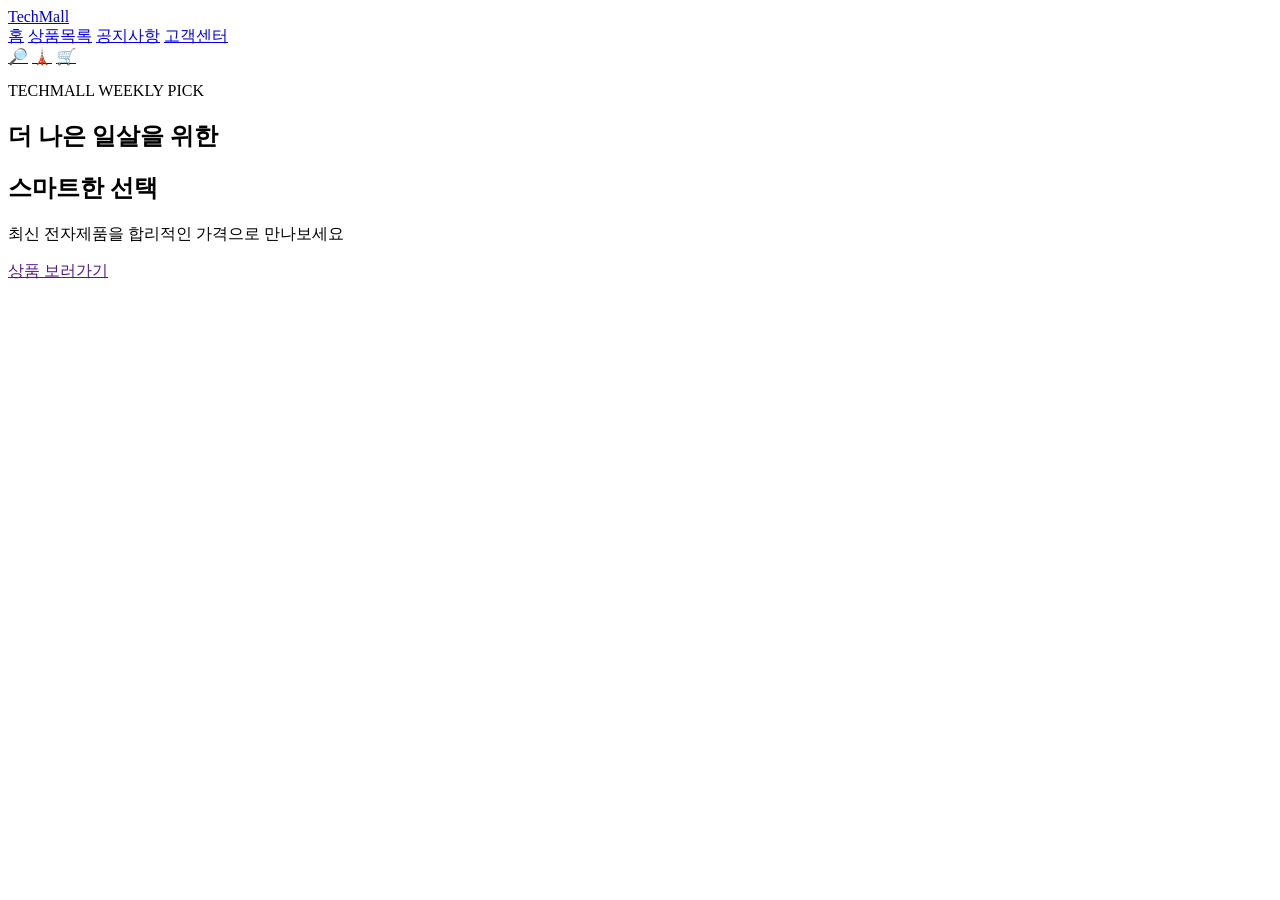
==== index.html @ 5c441c43 "웹페이지 시작" ====
<!DOCTYPE html>
<html lang="en">
<head>
    <meta charset="UTF-8">
    <meta name="viewport" content="width=device-width, initial-scale=1.0">
    <title>메인</title>
</head>
<body>
    <!--공통 상단 메뉴-->

    <header>
        <div>
            <a href="#">TechMall</a>
        </div>
    </header>
    
    <nav>
        <a href="#">홈</a>
        <a href="#">상품목록</a>
        <a href="#">공지사항</a>
        <a href="#">고객센터</a>
    </nav>
    <nav>
        <a href="#">🔎</a>
        <a href="#">🗼</a>
        <a href="#">🛒</a>
    </nav>
    <!--공통 상단 끝-->

    <main>

        <section class="">
            <p>TECHMALL WEEKLY PICK</p>
            <h1>더 나은 일살을 위한</h1>
            <h1>스마트한 선택</h1>
            <p>최신 전자제품을 합리적인 가격으로 만나보세요</p>
            <a href="" class="button">상품 보러가기</a>
    </section>

    </main>

</body>
</html>
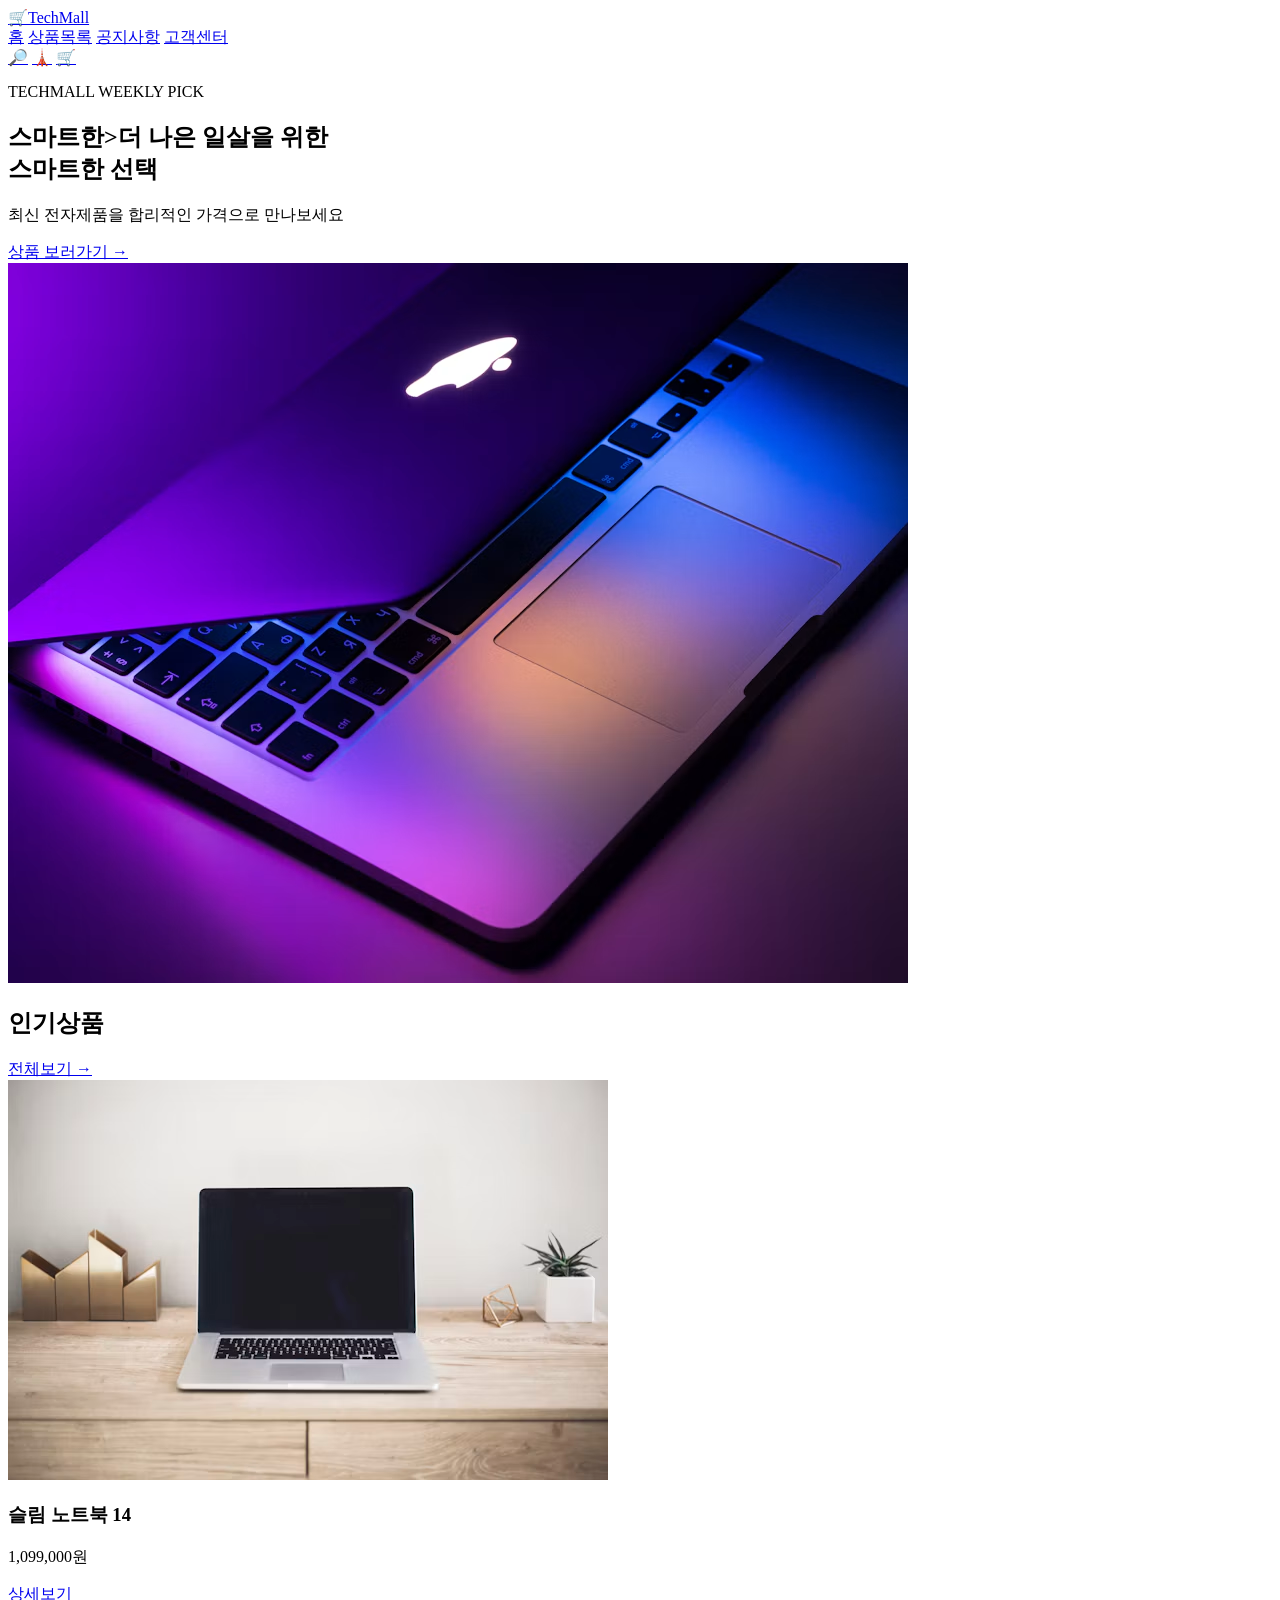
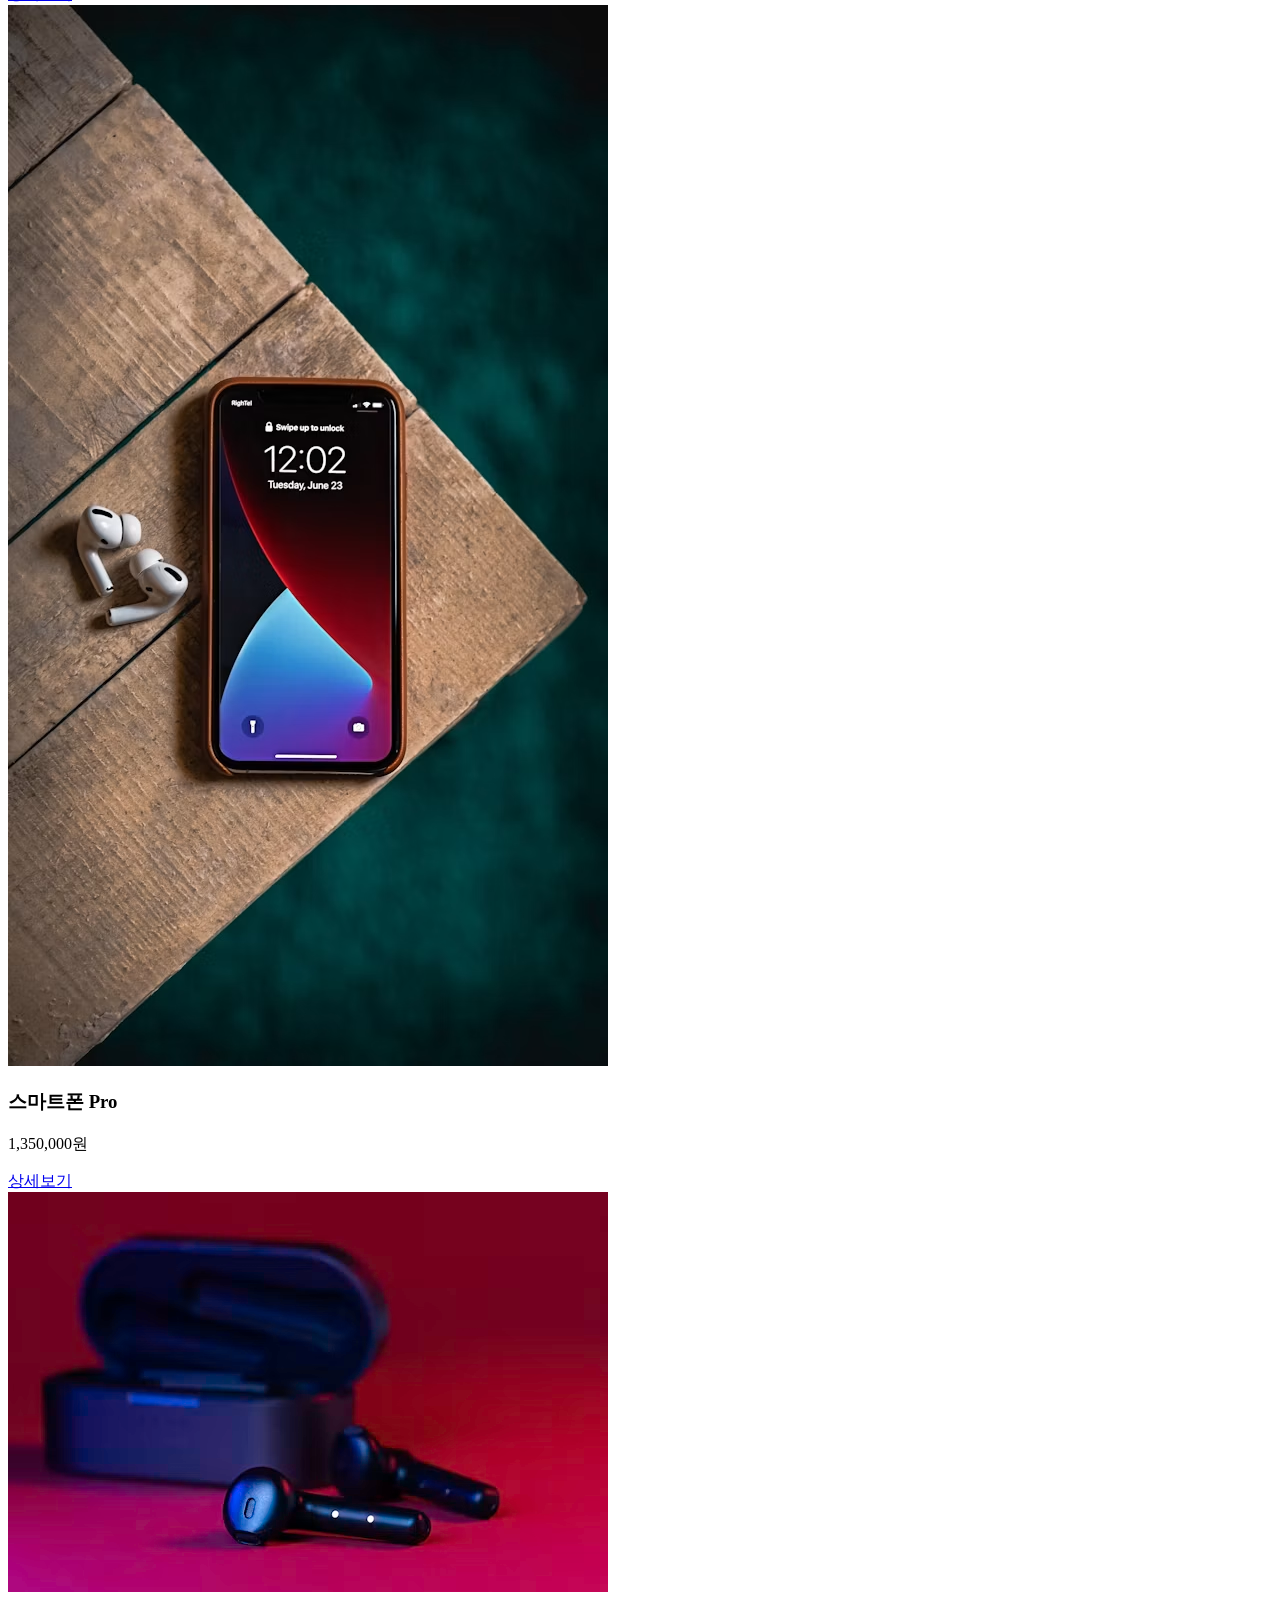
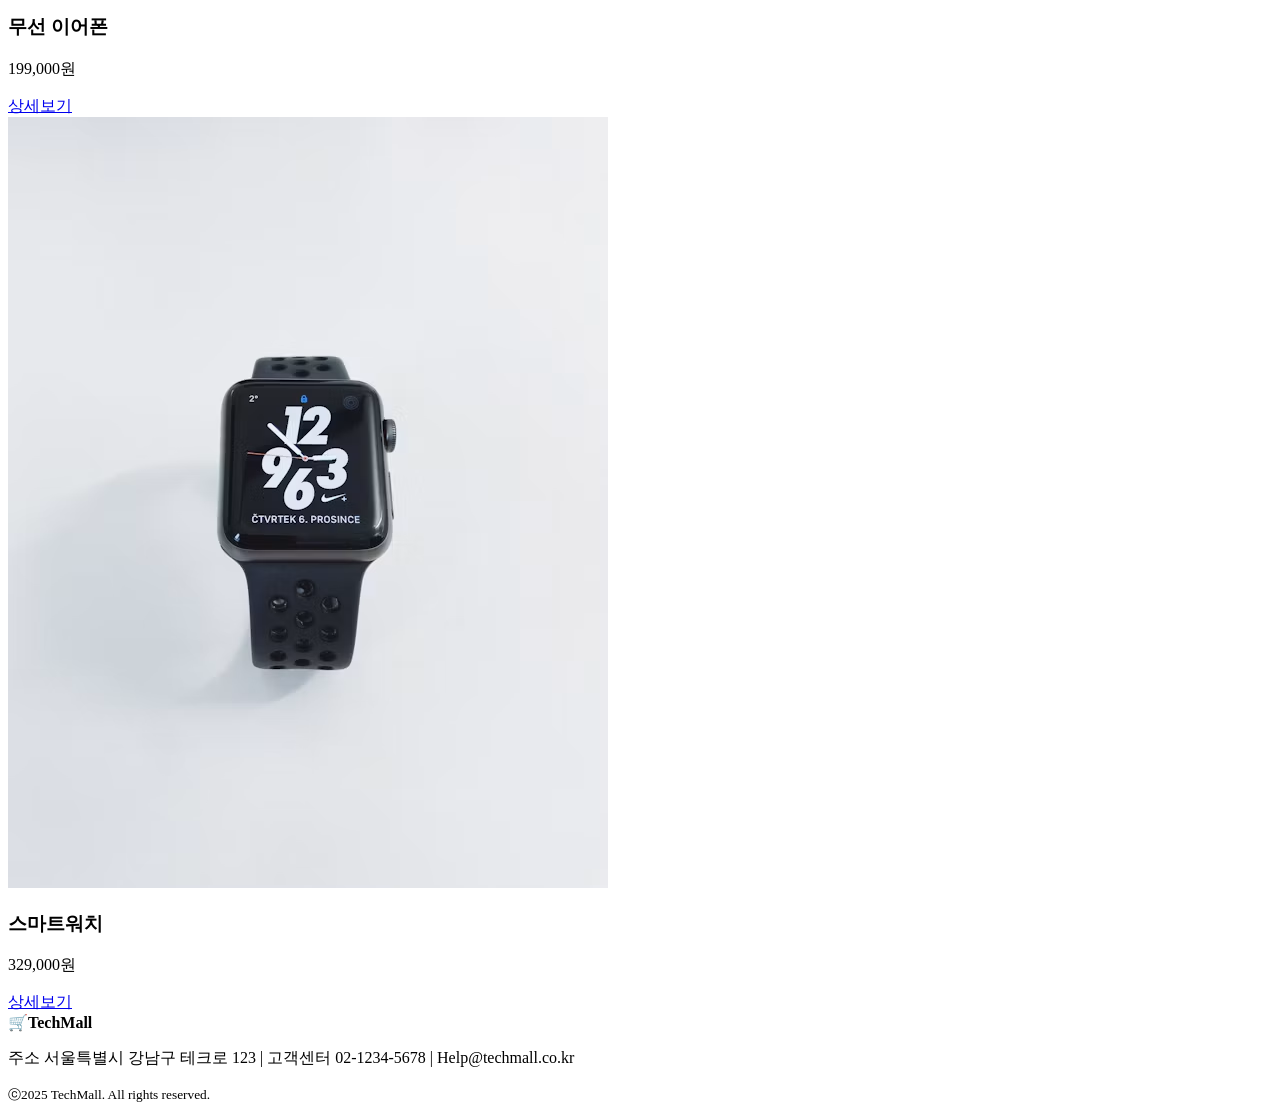
==== commit bf897ad8: "인기상품까지" ====
--- a/index.html
+++ b/index.html
@@ -3,41 +3,111 @@
 <head>
     <meta charset="UTF-8">
     <meta name="viewport" content="width=device-width, initial-scale=1.0">
-    <title>메인</title>
+    <link rel="stylesheet" href="css/style.css">
+    <title>TechMall | 전자제품 쇼핑몰</title>
 </head>
 <body>
     <!--공통 상단 메뉴-->
 
     <header>
-        <div>
-            <a href="#">TechMall</a>
+       
+        <div class="logo">
+            <a href="index.html">🛒TechMall</a>
         </div>
+        
+        <nav>
+            <a href="index.html">홈</a>
+            <a href="#">상품목록</a>
+            <a href="board.html">공지사항</a>
+            <a href="#">고객센터</a>
+        </nav>
+        
+        <div class="header-icons">
+            <nav>
+                <a href="#">🔎</a>
+                <a href="#">🗼</a>
+                <a href="#">🛒</a>
+            </nav>
+        </div>
+        
+
     </header>
-    
-    <nav>
-        <a href="#">홈</a>
-        <a href="#">상품목록</a>
-        <a href="#">공지사항</a>
-        <a href="#">고객센터</a>
-    </nav>
-    <nav>
-        <a href="#">🔎</a>
-        <a href="#">🗼</a>
-        <a href="#">🛒</a>
-    </nav>
     <!--공통 상단 끝-->
 
     <main>
 
-        <section class="">
-            <p>TECHMALL WEEKLY PICK</p>
-            <h1>더 나은 일살을 위한</h1>
-            <h1>스마트한 선택</h1>
-            <p>최신 전자제품을 합리적인 가격으로 만나보세요</p>
-            <a href="" class="button">상품 보러가기</a>
-    </section>
+        <section class="banner">
+            <div class="banner-text">
+                <p>TECHMALL WEEKLY PICK</p>
+                <h1>스마트한>더 나은 일살을 위한<br><span>스마트한 선택</span></h1>
+                <p>최신 전자제품을 합리적인 가격으로 만나보세요</p>
+                <a href="#" class="button">상품 보러가기 →</a>
+            </div>
+            
+            <img src="img/notebookimg.jpg" alt="노트북이미지">
+        </section>
+
+        <section class="content">
+            <div class="section-head">
+                
+                <h2>인기상품</h2>
+                <a href="#">전체보기 →</a>
+            </div>
+
+            <div class="product-list">
+                <article class="product-card">
+                    <img src="img/notebook.jpg" alt="노트북">
+                    <div class="product-info">
+                        <h3>슬림 노트북 14</h3>
+                        <p class="price">1,099,000원</p>
+                        <a href="#" class="button">상세보기</a>
+                    </div>
+                </article>
+
+                <article class="product-card">
+                   <img src="img/phone.jpg" alt="스마트폰">
+                   <div class="product-info">
+                        <h3>스마트폰 Pro</h3>
+                        <p class="price">1,350,000원</p>
+                        <a href="#" class="button">상세보기</a>
+                    </div>
+                </article>
+
+                <article class="product-card">
+                    <img src="img/earphone.jpg" alt="무선 이어폰">
+                    <div class="product-info">
+                        <h3>무선 이어폰</h3>
+                        <p class="price">199,000원</p>
+                        <a href="#" class="button">상세보기</a>
+                    </div>
+                </article>
+
+                <article class="product-card">
+                    <img src="img/watch.jpg" alt="스마트워치">
+                    <div class="product-info">
+                        <h3>스마트워치</h3>
+                        <p class="price">329,000원</p>
+                        <a href="#" class="button">상세보기</a>
+                    </div>
+                </article>
+
+            </div>
+            
+        </section>
+
+        <section>
+            
+        </section>
+        
 
     </main>
 
+
+    <footer>
+        <Strong>🛒TechMall</Strong>
+        <p>주소 서울특별시 강남구 테크로 123 | 고객센터 02-1234-5678 | Help@techmall.co.kr</p>
+        <small>ⓒ2025 TechMall. All rights reserved.</small>
+    
+    </footer>
 </body>
 </html>
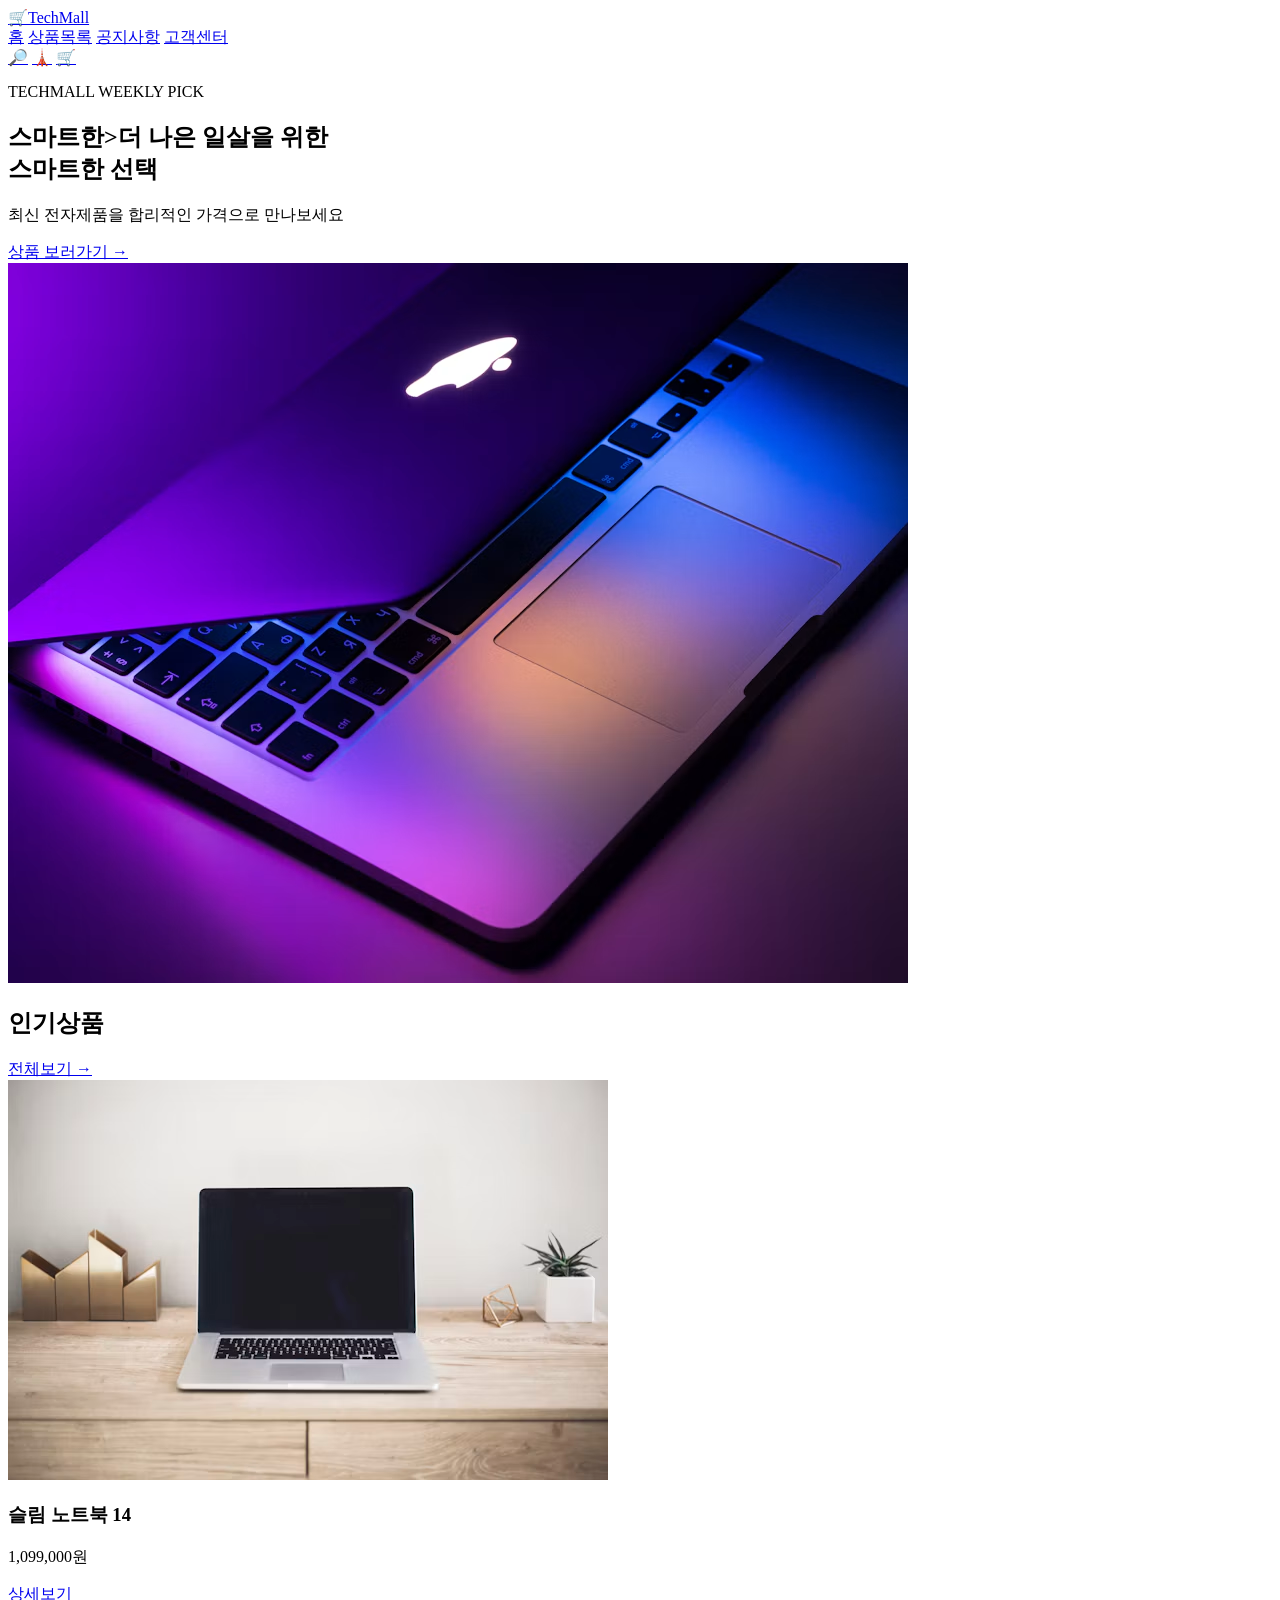
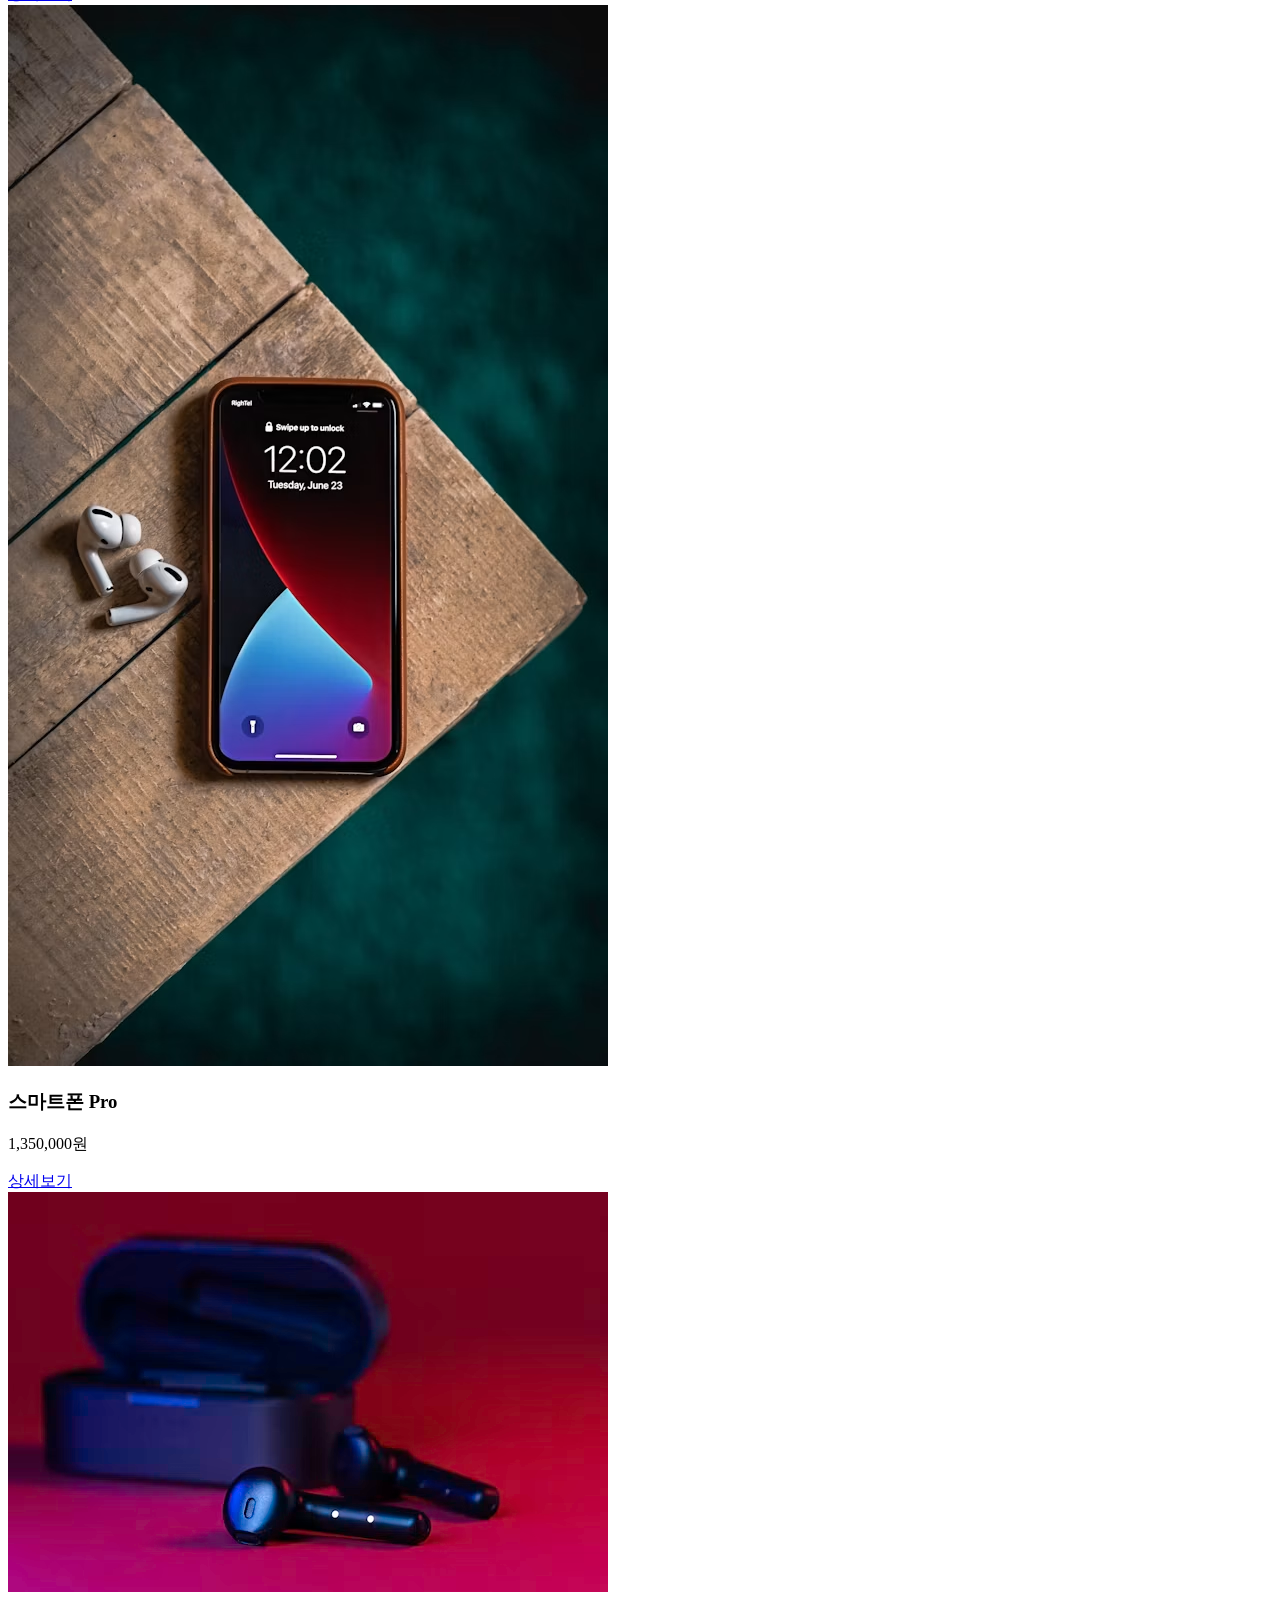
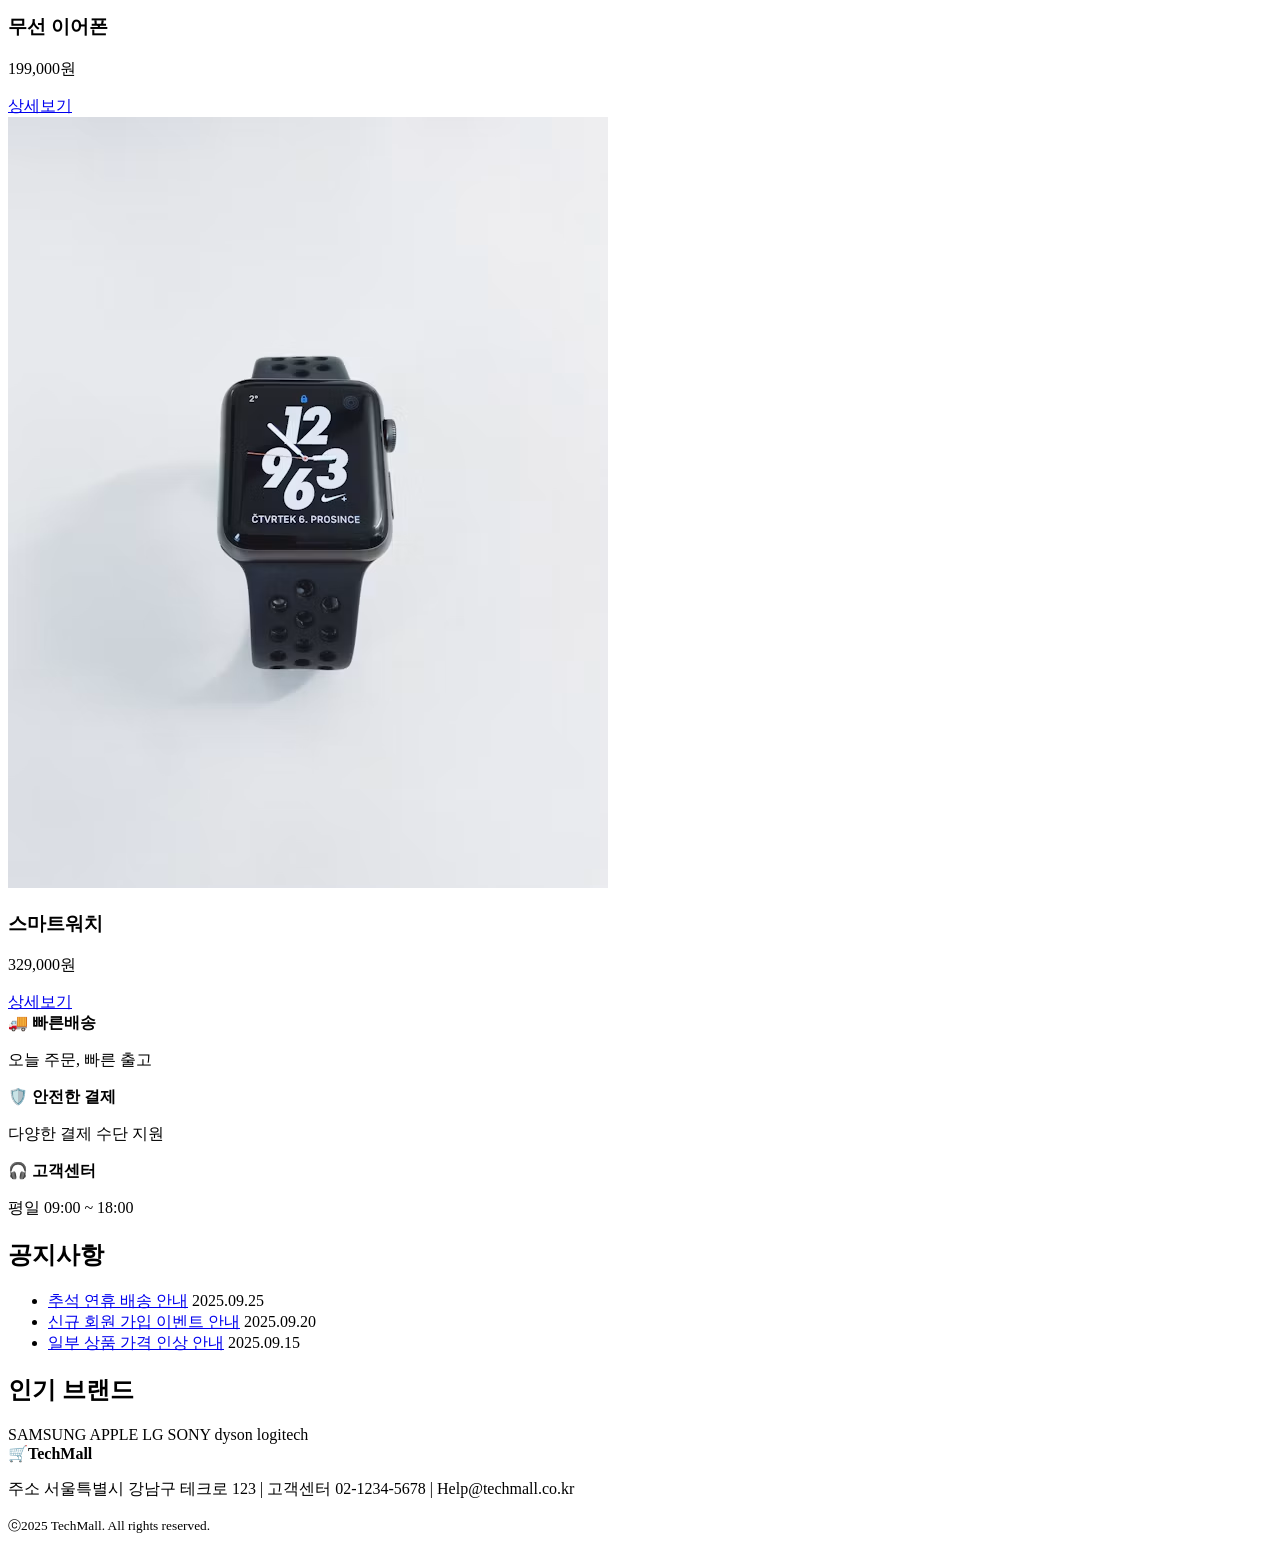
==== commit 9a2d987e: "뼈대 완성" ====
--- a/index.html
+++ b/index.html
@@ -49,7 +49,6 @@
 
         <section class="content">
             <div class="section-head">
-                
                 <h2>인기상품</h2>
                 <a href="#">전체보기 →</a>
             </div>
@@ -92,13 +91,64 @@
                 </article>
 
             </div>
-            
+
         </section>
 
-        <section>
-            
+        <section class="service-list">
+            <div>
+                <span>🚚</span>
+                <b>빠른배송</b>
+                <p>오늘 주문, 빠른 출고</p>
+            </div>
+
+            <div>
+                <span>🛡️</span>
+                <b>안전한 결제</b>
+                <p>다양한 결제 수단 지원</p>
+            </div>
+
+            <div>
+                <span>🎧</span>
+                <b>고객센터</b>
+                <p>평일 09:00 ~ 18:00</p>
+            </div>
+
         </section>
         
+        <section class="content bottom-content">
+            <div>
+                <h2>공지사항</h2>
+                <ul>
+                    <li>
+                        <a href=#>추석 연휴 배송 안내</a>
+                        <span>2025.09.25</span>
+                    </li>
+
+                    <li>
+                        <a href=#>신규 회원 가입 이벤트 안내</a>
+                        <span>2025.09.20</span>
+                    </li>
+
+                    <li>
+                        <a href=#>일부 상품 가격 인상 안내</a>
+                        <span>2025.09.15</span>
+                    </li>
+                    
+                </ul>
+            </div>
+
+            <div>
+                <h2>인기 브랜드</h2>
+                <div class="brand-list">
+                    <span>SAMSUNG</span>
+                    <span>APPLE</span>
+                    <span>LG</span>
+                    <span>SONY</span>
+                    <span>dyson</span>
+                    <span>logitech</span>
+                </div>
+            </div>
+        </section>
 
     </main>
 
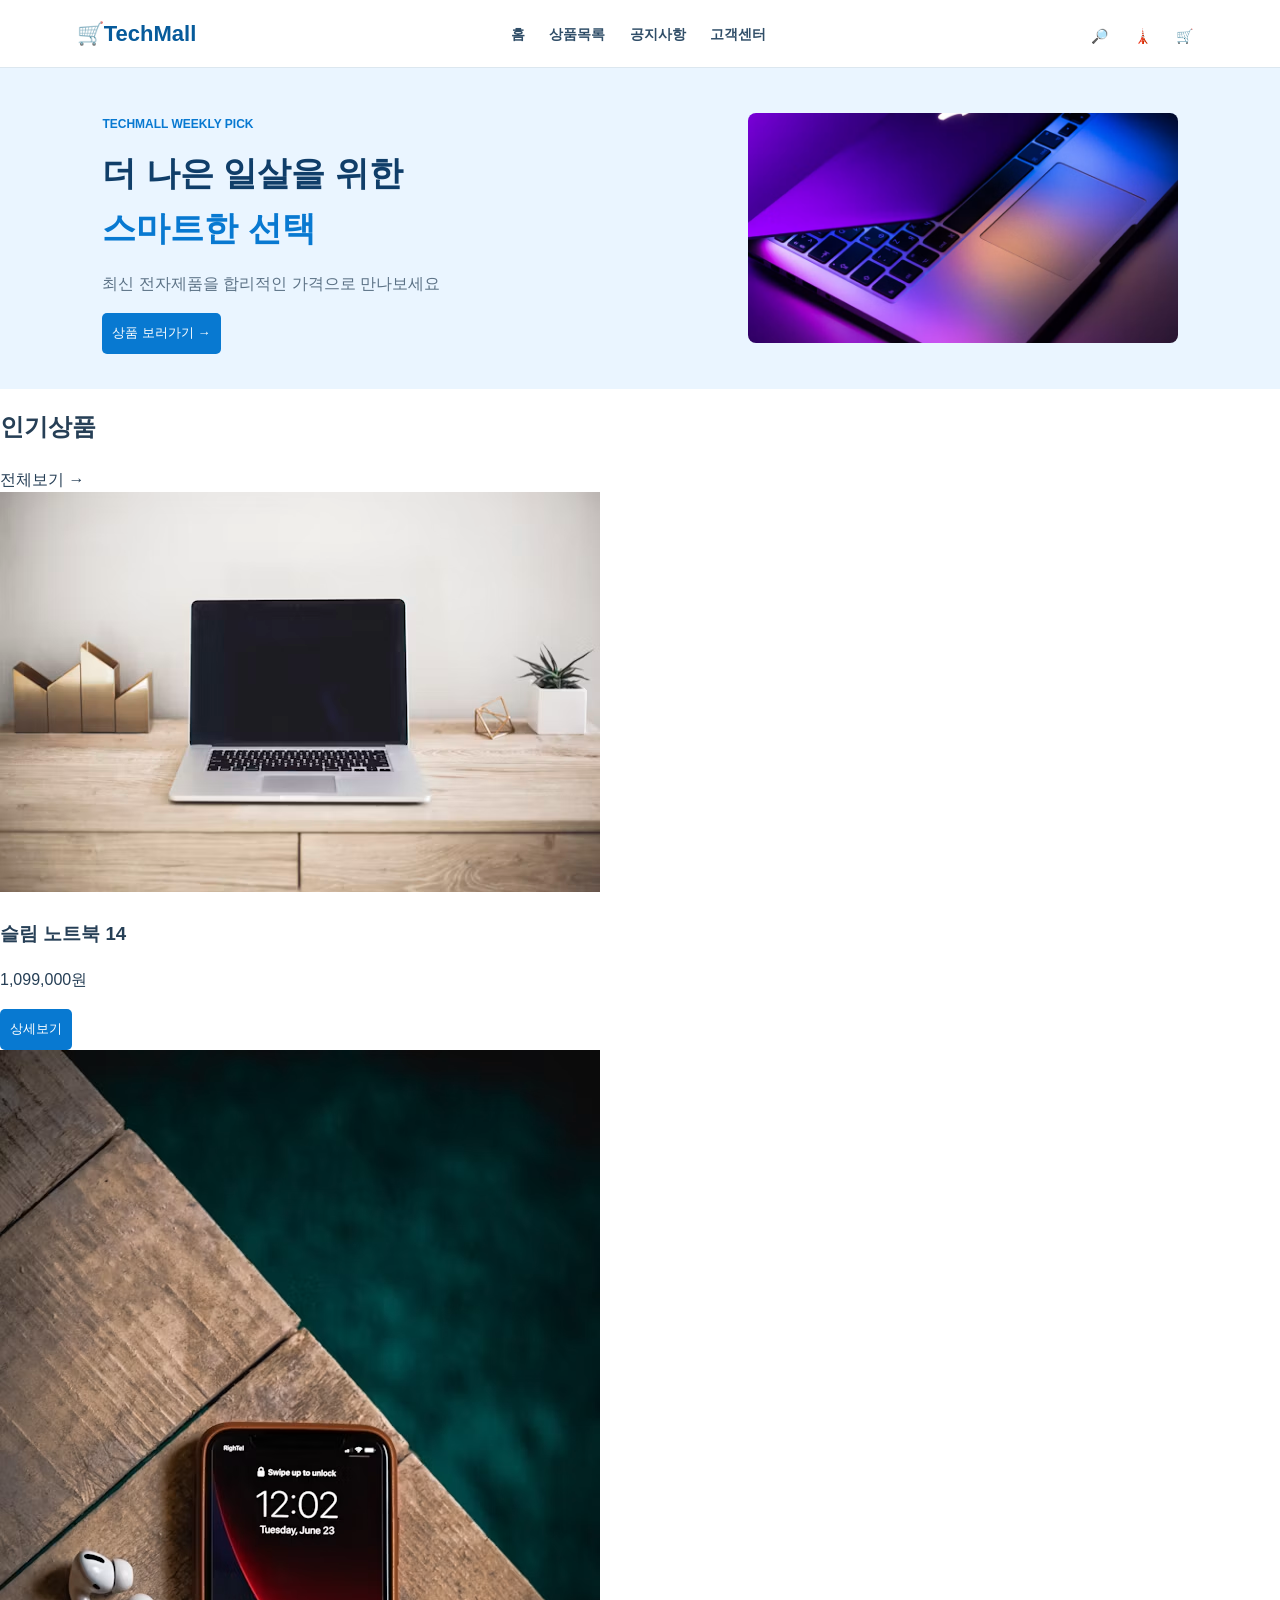
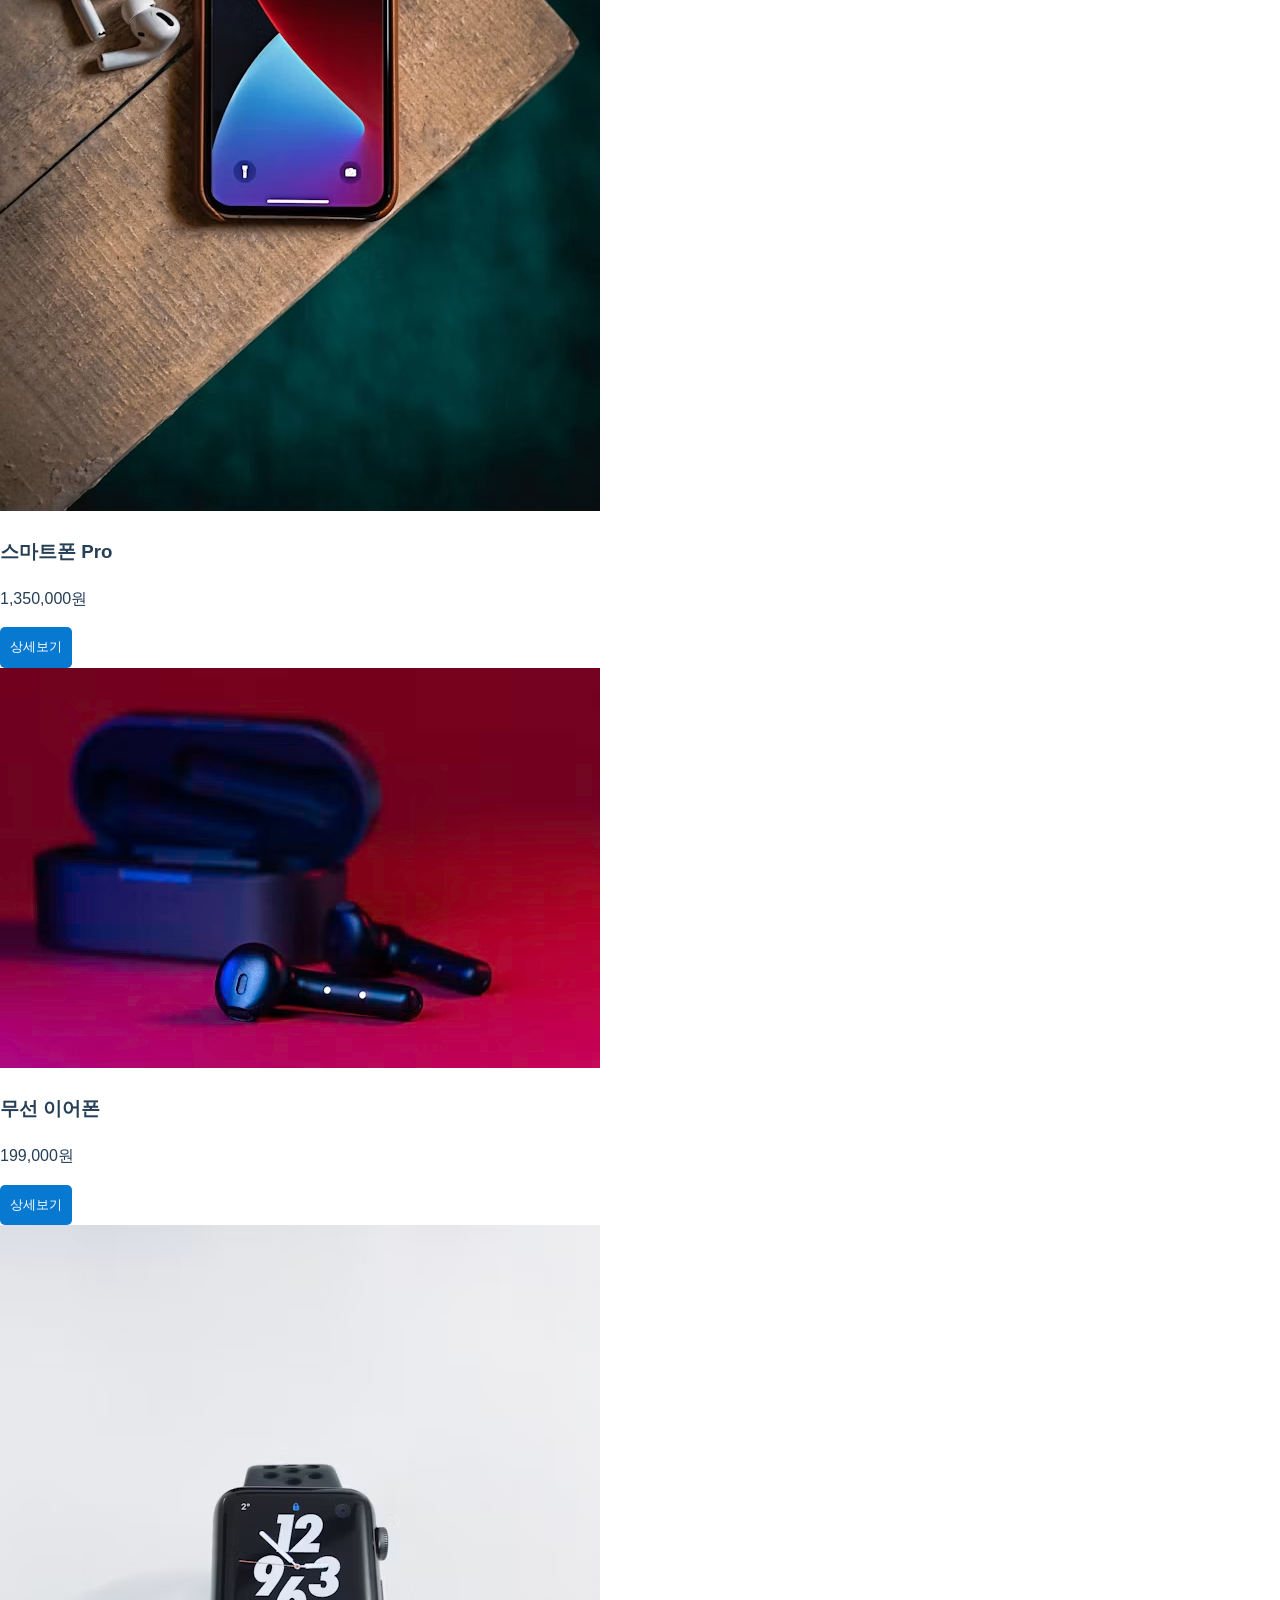
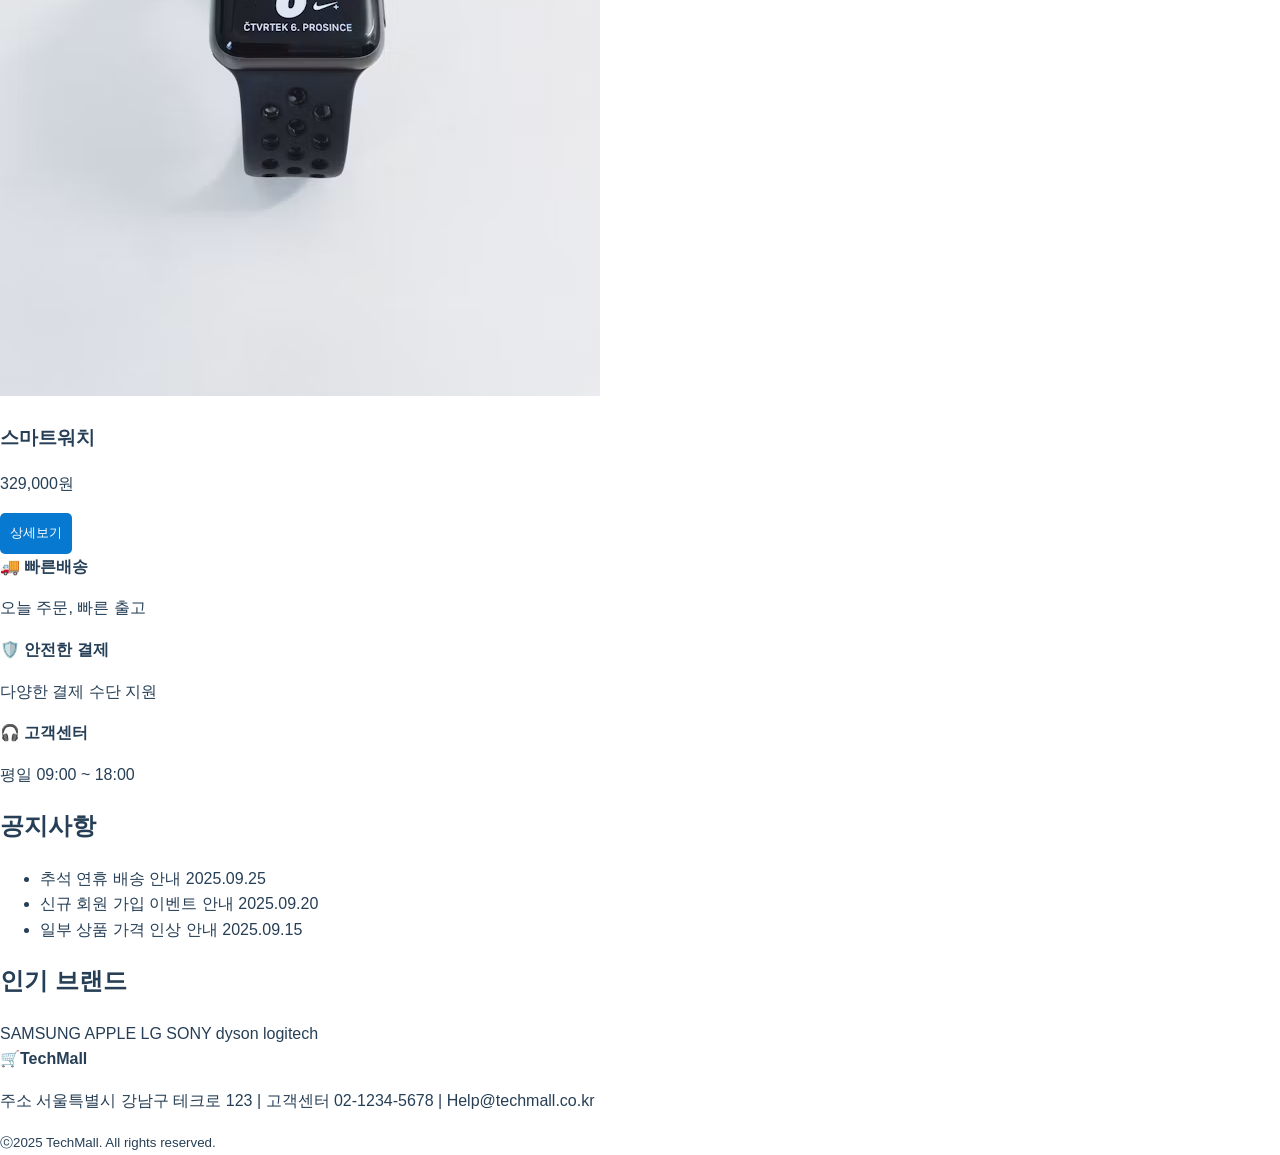
==== commit a4021d46: "배너까지 css적용" ====
--- a/index.html
+++ b/index.html
@@ -38,8 +38,8 @@
 
         <section class="banner">
             <div class="banner-text">
-                <p>TECHMALL WEEKLY PICK</p>
-                <h1>스마트한>더 나은 일살을 위한<br><span>스마트한 선택</span></h1>
+                <p class="small-title">TECHMALL WEEKLY PICK</p>
+                <h1>더 나은 일살을 위한<br><span>스마트한 선택</span></h1>
                 <p>최신 전자제품을 합리적인 가격으로 만나보세요</p>
                 <a href="#" class="button">상품 보러가기 →</a>
             </div>
--- a/css/style.css
+++ b/css/style.css
@@ -0,0 +1,122 @@
+/*모든 페이지 공통 스타일*/
+* {
+    box-sizing: border-box;
+}
+
+body {
+    margin: 0;
+    font-family: arial, "맑은 고딕", sans-serif;
+    background-color: white;
+    color: #263f56;
+    line-height: 1.6;
+}
+
+a {
+    text-decoration: none;
+    color: inherit;
+}
+
+/*header */
+header {
+    display: flex;
+    justify-content: space-between;
+    align-items: center;
+    padding: 16px 6%;
+    gap: 20px;
+    background-color: white;
+    border-bottom: 1px solid #dce7ef;
+}
+
+.logo {
+    font-size: 22px;
+    color: #075b9b;
+    font-weight: bold;
+}
+
+nav a {
+    font-size: 14px;
+    font-weight: bold;
+    color: #304e68;
+    margin-left: 10px;
+    margin-right: 10px;
+}
+
+nav a:hover {
+    color: #0879d1;
+}
+
+.header-icons {
+    display: flex;
+    gap: 13px;
+    font-size: 20px;
+}
+
+/*메인 배너 디자인*/
+.banner {
+    min-height: 300px;
+    padding: 35px 8%;
+    background-color: #eaf5ff;
+    display: flex;
+    justify-content: space-between;
+    gap: 25px;
+    align-items: center;
+}
+
+.banner .small-title {
+    font-size: 12px;
+    font-weight: bold;
+    color: #0879d1;
+}
+
+.banner h1 {
+    font-size: 34px;
+    color: #103e69;
+    margin-top: 8px;
+    margin-bottom: 8px;
+}
+
+.banner h1 span {
+    color: #0879d1;
+}
+
+.banner p {
+    color: #5c7286;
+}
+
+.banner img {
+    width: 40%;
+    height: 230px;
+    object-fit: cover;
+    /*가로 세로 비율 유지, 부모 박스의 가로, 세로 크기에 맞춰서 이미지가 확대, 축소*/
+    /*지정 크기보다 큰부분은 잘려나감*/
+    border-radius: 8px;
+}
+
+/*공통 버튼 디자인*/
+.button {
+    display: inline-block;
+    background-color: #0879d1;
+    color: white;
+    border: 0;
+    border-radius: 5px;
+    font-size: 13px;
+    padding: 10px;
+}
+
+.button:hover {
+    background-color: #075b9b;
+}
+
+/*green, gray, red 버튼 디자인*/
+
+.green-button {
+    background-color: #159765;
+}
+
+.gray-button {
+    background-color: #718493;
+}
+
+.red-button {
+    background-color: #e34d59;
+}
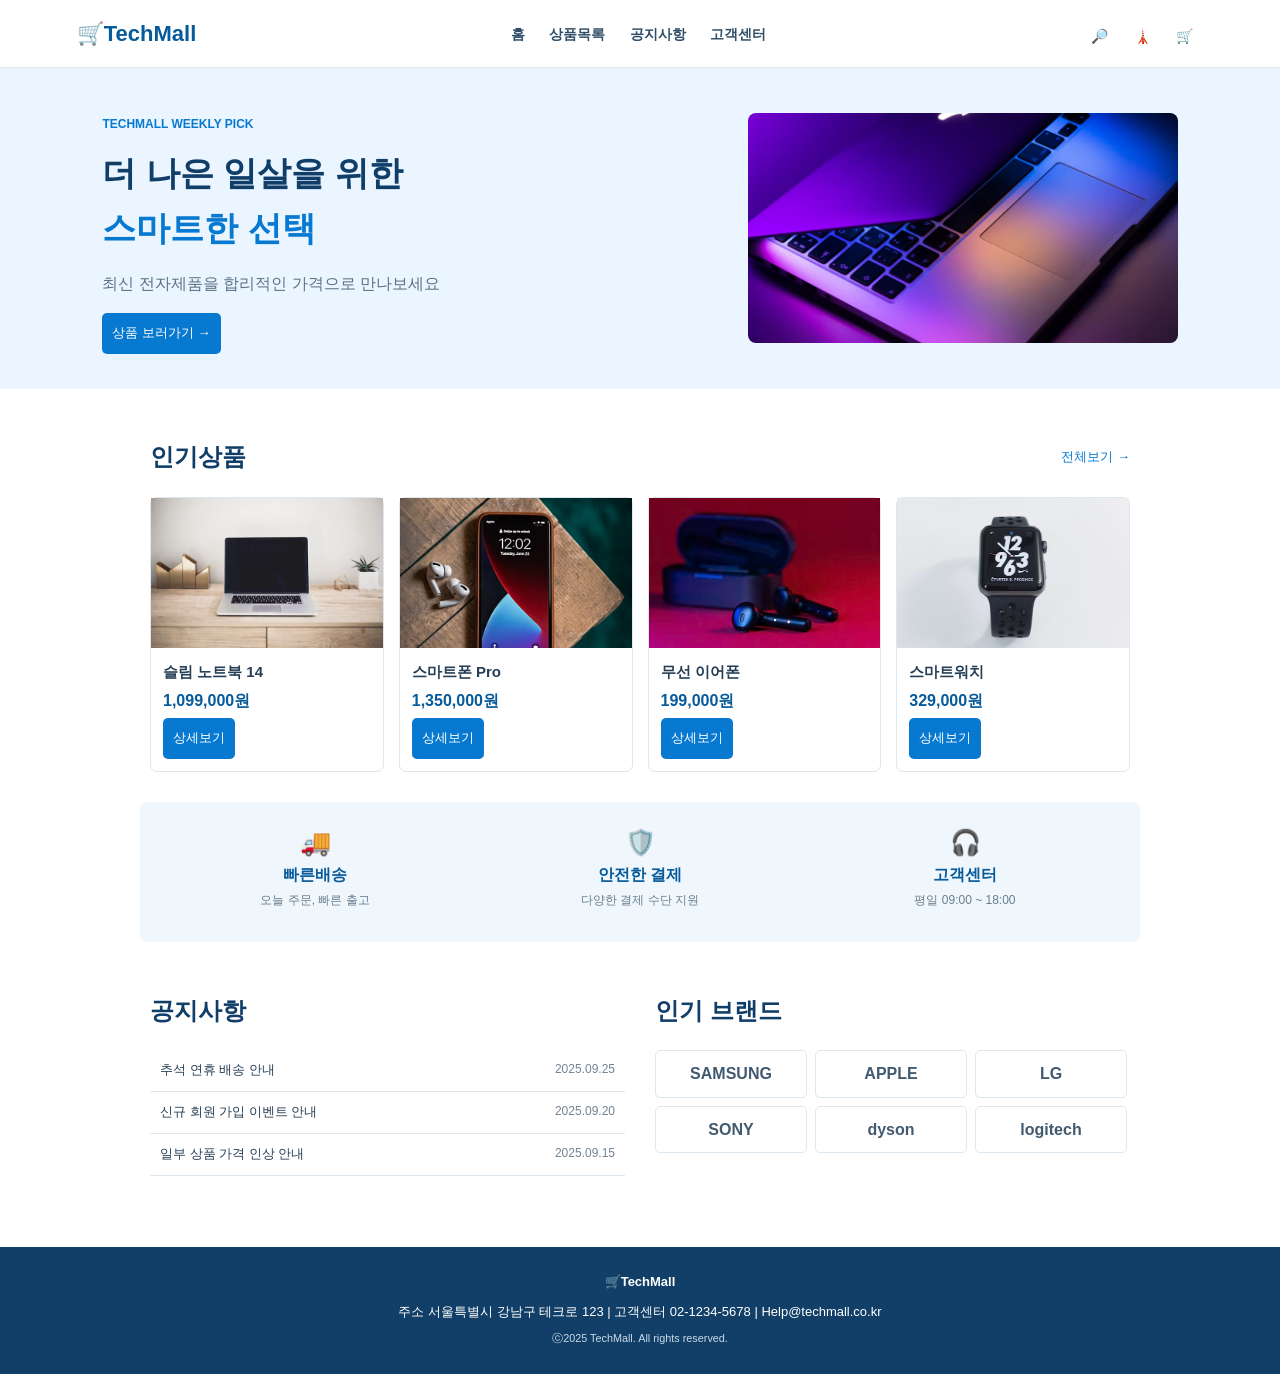
==== commit 7ed0754c: "대문페이지 완성" ====
--- a/index.html
+++ b/index.html
@@ -118,7 +118,7 @@
         <section class="content bottom-content">
             <div>
                 <h2>공지사항</h2>
-                <ul>
+                <ul class="notice-list">
                     <li>
                         <a href=#>추석 연휴 배송 안내</a>
                         <span>2025.09.25</span>
--- a/css/style.css
+++ b/css/style.css
@@ -119,4 +119,160 @@
 
 .red-button {
     background-color: #e34d59;
+}
+
+/*content 공통 선언*/
+.content {
+    max-width: 1100px;
+    margin: 0 auto;/*가운데 정렬*/
+    padding: 30px 60px;
+}
+.section-head {
+    display: flex;
+    justify-content: space-between;
+    align-items: center;
+}
+
+.content h2 {
+    font-size: 21spx;
+    color: #103e69;
+}
+
+.section-head a {
+    color: #0879d1;
+    font-size: 13px;
+}
+
+/*상품 카드 리스트 디자인*/
+.product-list {
+    display: flex;
+    gap: 15px;
+}
+
+.product-card {
+    flex: 1;
+    border: 1px solid #dce7ef;
+    border-radius: 7px;
+    background-color: white;
+}
+
+.product-card img {
+    display: block;
+    width: 100%;
+    height: 150px;
+    object-fit: cover;
+    background-color: #edf5fa;
+}
+
+.product-info {
+    padding: 12px;
+}
+
+.product-info h3 {
+    font-size: 15px;
+    margin-top: 0;
+    margin-bottom: 4px;
+}
+
+.product-info .price {
+    font-weight: bold;
+    color: #075b9b;
+    margin-top: 0;
+    margin-bottom: 5px;
+}
+
+.service-list {
+    max-width: 1000px;
+    margin: 0 auto;
+    display: flex;
+    padding: 20px;
+    gap: 15px;
+    background-color: #f0f7fc;
+    border-radius: 6px;
+}
+
+.service-list div {
+    flex: 1;
+    text-align: center;
+}
+
+.service-list span {
+    display: block;
+    font-size: 25px;
+}
+
+.service-list b {
+    color: #075b9b;
+}
+
+.service-list p {
+    font-size: 12px;
+    color: #687d8e;
+    margin-top: 3px;
+}
+
+/*공지사항과 브랜드*/
+.bottom-content {
+    display: flex;
+    gap: 30px;
+}
+
+.bottom-content div {
+    flex: 1;
+}
+
+.notice-list {
+    list-style: none;
+    padding: 0;/*리스트에서 말머리 기호 때문에 잡혀있는 패딩 여백 영역 제거*/
+    border-top: #dec7ef;
+}
+
+.notice-list li {
+    /*선이 겹치는 부분이 발생하여 선이 굵게 보이는 버그 발생*/
+    border-bottom: 1px solid #dce7ef;
+    padding: 10px;
+    font-size: 13px;
+    display: flex;
+    justify-content: space-between;
+}
+
+.notice-list span {
+    font-size: 12px;
+    color: #718493;
+}
+
+.brand-list {
+    display: flex;
+    gap: 8px;
+    flex-wrap: wrap;/*공간이 부족하면 자동 줄바꿈*/
+}
+
+.brand-list span {
+    width: 32%;
+    box-sizing: border-box;
+    border: 1px solid #dce7ef;
+    border-radius: 5px;
+    font-weight: bold;
+    color: #425a70;
+    padding: 10px;
+    text-align: center;
+}
+
+/*공통 footer*/
+footer {
+    text-align: center;
+    background-color: #123f67;
+    color: white;
+    padding: 25px 15px;
+    font-size: 13px;
+    margin-top: 25px;
+}
+
+footer small {
+    color: #c8d9e7;
+}
+
+footer p {
+    margin-top: 10px;
+    margin-bottom: 5px;
 }
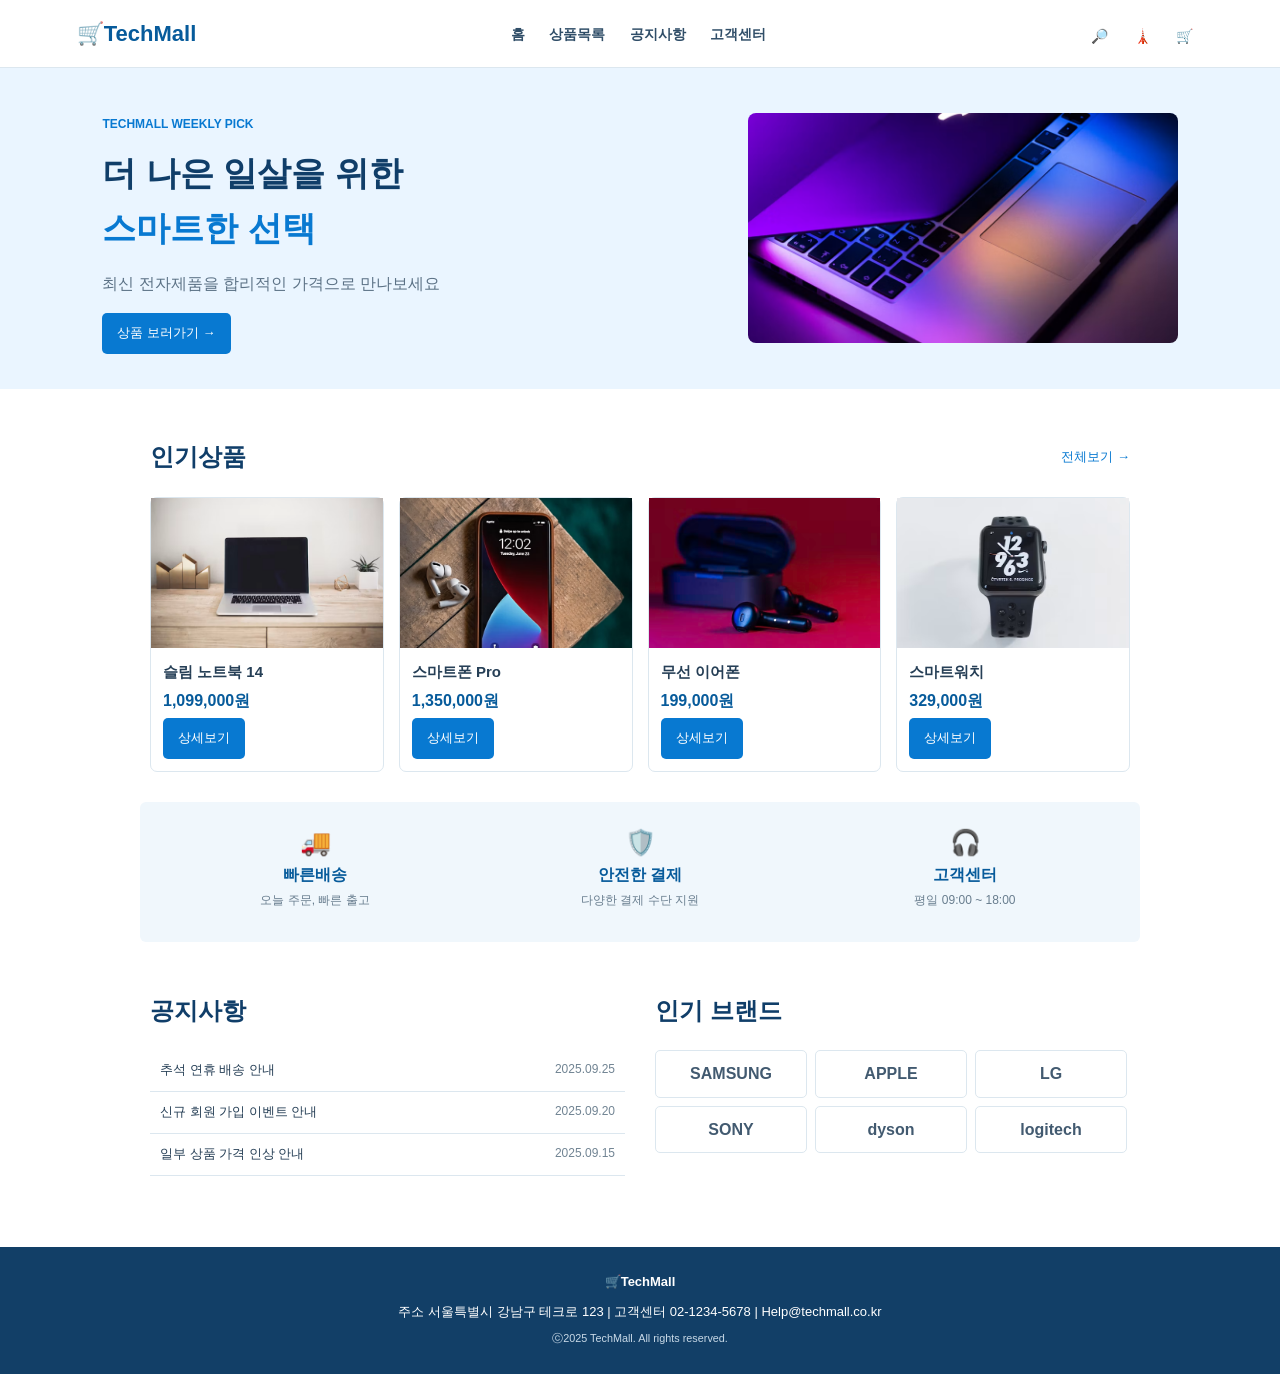
==== commit 6b134a8e: "완성" ====
--- a/index.html
+++ b/index.html
@@ -41,14 +41,14 @@
                 <p class="small-title">TECHMALL WEEKLY PICK</p>
                 <h1>더 나은 일살을 위한<br><span>스마트한 선택</span></h1>
                 <p>최신 전자제품을 합리적인 가격으로 만나보세요</p>
-                <a href="#" class="button">상품 보러가기 →</a>
+                <a href="#products" class="button">상품 보러가기 →</a>
             </div>
             
             <img src="img/notebookimg.jpg" alt="노트북이미지">
         </section>
 
         <section class="content">
-            <div class="section-head">
+            <div class="section-head" id="products">
                 <h2>인기상품</h2>
                 <a href="#">전체보기 →</a>
             </div>
@@ -152,7 +152,7 @@
 
     </main>
 
-
+    <!--풋터 시작-->
     <footer>
         <Strong>🛒TechMall</Strong>
         <p>주소 서울특별시 강남구 테크로 123 | 고객센터 02-1234-5678 | Help@techmall.co.kr</p>
--- a/css/style.css
+++ b/css/style.css
@@ -100,7 +100,7 @@
     border: 0;
     border-radius: 5px;
     font-size: 13px;
-    padding: 10px;
+    padding: 10px 15px;
 }
 
 .button:hover {
@@ -117,8 +117,16 @@
     background-color: #718493;
 }
 
+.gray-button:hover {
+    background-color: #4d5963;
+}
+
 .red-button {
     background-color: #e34d59;
+}
+
+.red-button:hover {
+    background-color: #e01122;
 }
 
 /*content 공통 선언*/
@@ -258,7 +266,7 @@
     text-align: center;
 }
 
-/*공통 footer*/
+/*공통 footer 영역 디자인*/
 footer {
     text-align: center;
     background-color: #123f67;
@@ -275,4 +283,240 @@
 footer p {
     margin-top: 10px;
     margin-bottom: 5px;
-}+}
+
+/*게시판 목록 디자인*/
+
+/*게시판 페이지 배너 디자인*/
+.page-title {
+    background-color: #eaf5ff;
+    padding: 25px 8%;
+}
+
+.page-title h1 {
+    color: #103e69;
+    margin-top: 0;
+    margin-bottom: 0;
+}
+
+.page-title p {
+    color: #5c7286;
+    margin-top: 0;
+    margin-bottom: 0;
+}
+
+/*게시판 검색 도구 디자인*/
+.board-search {
+    display: flex;
+    gap: 8px;
+    align-self: center;
+    margin-bottom: 15px;
+}
+
+.board-search select {
+    height: 40px;
+    padding: 10px;
+    border: 1px solid #cbdbe7;
+    border-radius: 5px;
+    background-color: white;
+}
+
+.board-search input {
+   height: 40px;
+    padding: 10px;
+    border: 1px solid #cbdbe7;
+    border-radius: 5px;
+    background-color: white;
+}
+
+.push-right {
+    margin-left: auto;
+}
+
+/*게시판 목록 테이블 디자인*/
+
+.board-table {
+    width: 100%;
+    text-align: center;
+    font-size: 13px;
+    border-collapse: collapse;/*열과 열사이의 줄을 없애줌*/
+}
+
+/*제목줄*/
+.board-table th {
+    padding: 13px 7px;
+    background-color: #f0f7fc;
+    color: #304e68;
+}
+
+.board-table td {
+    padding: 13px 7px;
+    border-bottom: 1px solid #dce7ef;
+}
+
+.board-table .subject {
+    text-align: left;
+}
+
+.board-table .subject a:hover {
+    color: #0879d1;
+    text-decoration: underline;
+    font-weight: bold;
+}
+
+/*페이지 넘버 디자인*/
+.pagination {
+    display: flex;
+    justify-content: center;
+    gap: 8px;
+    margin-top: 25px;
+}
+
+.pagination a {
+    border: 1px solid #dce7ef;
+    border-radius: 4px;
+    padding: 5px 10px;
+}
+
+.pagination .active {
+    background-color: #0879d1;
+    color: white;
+}
+
+/*글 상세내용 보기 디자인*/
+.article-content h2 {
+    
+    border-bottom: 1px solid #dce7ef;
+    padding-bottom: 15px;
+}
+
+.article-info {
+    display: flex;
+    font-size: 13px;
+    gap: 20px;
+    color:  #718493;
+    border-bottom: 1px solid #dce7ef;
+    padding: 12px 0;
+}
+
+.article-body {
+    padding: 25px 5px;
+    min-height: 250px;/*늘어날 가능성이 있음*/
+}
+
+.article-body h3 {
+    color: #075b9b;
+    font-weight: bold;
+}
+
+.article-buttons {
+    display: flex;
+    gap: 8px;
+    justify-content: flex-end;/*가로 오른쪽 정렬*/
+}
+
+.prev-next {
+    padding-top: 0;    
+}
+
+.prev-next p {
+    display: flex;
+    gap: 20px;
+    border: 1px solid #dce7ef;
+    padding: 10px;
+}
+
+.prev-next b {
+    color: #075b9b;
+}
+
+/*글쓰기 폼 디자인*/
+.form-content {
+    max-width: 850px;
+    /* border: 1px solid red; */
+}
+
+.form-content label {
+    display: block;
+    font-weight: bold;
+    margin-top: 15px;
+    margin-bottom: 5px;
+}
+
+.form-content input {
+    width: 100%;
+    padding: 10px;
+    border: 1px solid #cbdbe7;
+    border-radius: 5px;
+    font-family: inherit;
+    font-size: 16px;
+}
+
+.form-content textarea {
+    width: 100%;
+    padding: 10px;
+    border: 1px solid #cbdbe7;
+    border-radius: 5px;
+    font-family: inherit;
+    resize: vertical;/*사용자가 세로 방향으로만 입력창 확장*/
+    font-size: 16px;
+}
+
+.form-buttons {
+    display: flex;
+    justify-content: flex-end;
+    gap: 10px;
+    margin-top: 20px;
+}
+
+
+/*모바일 화면에서 보기 좋게 배리(700미만 화면)*/
+@media(max-width: 700px){
+    header {
+        flex-wrap: wrap;
+        justify-content: center;
+    }
+
+    nav {
+        width: 100%;
+        text-align: center;
+    }
+
+    nav a{
+        font-size: 12px;
+        margin: 5px;
+    }
+
+    .header-icons {
+        display: none;
+        /*화면 너비가 작아지면 화면에서 사라짐*/
+    }
+
+    .banner {
+        flex-direction: column;
+        align-items: flex-start;
+    }
+
+    .banner img {
+        width: 100%;
+        height: 200px;
+    }
+
+    .product-list {
+        flex-wrap: wrap;
+    }
+
+    .product-card {
+        flex: 1 1 45%;
+    }
+
+    .service-list {
+        flex-direction: column;
+    }
+
+    .bottom-content {
+        flex-direction: column;
+    }
+
+}
+
